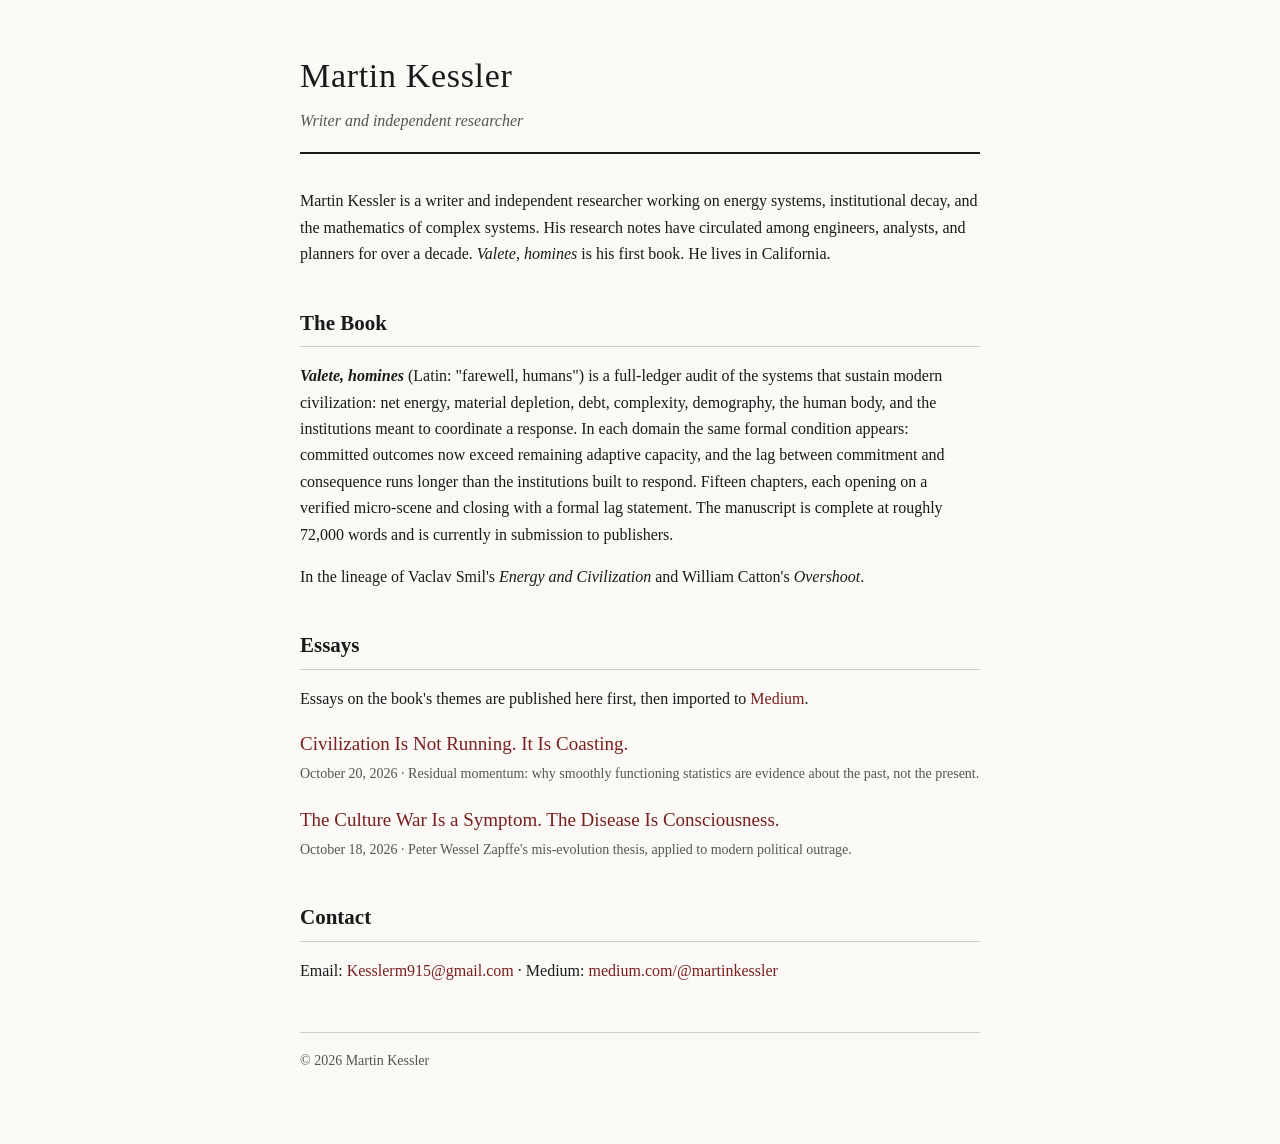
==== index.html @ c8de0511 "Initial author site: homepage, styling, and two essays" ====
<!DOCTYPE html>
<html lang="en">
<head>
<meta charset="utf-8">
<meta name="viewport" content="width=device-width, initial-scale=1">
<title>Martin Kessler — Writer and Independent Researcher</title>
<meta name="description" content="Martin Kessler is a writer and independent researcher working on energy systems, institutional decay, and the mathematics of complex systems. Author of Valete, homines.">
<meta name="author" content="Martin Kessler">
<link rel="stylesheet" href="style.css">
</head>
<body>
<div class="wrap">
<header class="site">
<p class="name">Martin Kessler</p>
<p class="role">Writer and independent researcher</p>
</header>

<p>Martin Kessler is a writer and independent researcher working on energy systems, institutional decay, and the mathematics of complex systems. His research notes have circulated among engineers, analysts, and planners for over a decade. <i>Valete, homines</i> is his first book. He lives in California.</p>

<h2>The Book</h2>
<p><b><i>Valete, homines</i></b> (Latin: "farewell, humans") is a full-ledger audit of the systems that sustain modern civilization: net energy, material depletion, debt, complexity, demography, the human body, and the institutions meant to coordinate a response. In each domain the same formal condition appears: committed outcomes now exceed remaining adaptive capacity, and the lag between commitment and consequence runs longer than the institutions built to respond. Fifteen chapters, each opening on a verified micro-scene and closing with a formal lag statement. The manuscript is complete at roughly 72,000 words and is currently in submission to publishers.</p>
<p>In the lineage of Vaclav Smil's <i>Energy and Civilization</i> and William Catton's <i>Overshoot</i>.</p>

<h2>Essays</h2>
<p>Essays on the book's themes are published here first, then imported to <a href="https://medium.com/@martinkessler">Medium</a>.</p>
<ul class="essay-list">
<li><a class="t" href="essays/civilization-is-not-running-it-is-coasting.html">Civilization Is Not Running. It Is Coasting.</a><br>
<span class="d">October 20, 2026 · Residual momentum: why smoothly functioning statistics are evidence about the past, not the present.</span></li>
<li><a class="t" href="essays/the-culture-war-is-a-symptom.html">The Culture War Is a Symptom. The Disease Is Consciousness.</a><br>
<span class="d">October 18, 2026 · Peter Wessel Zapffe's mis-evolution thesis, applied to modern political outrage.</span></li>
</ul>

<h2>Contact</h2>
<p>Email: <a href="mailto:Kesslerm915@gmail.com">Kesslerm915@gmail.com</a> · Medium: <a href="https://medium.com/@martinkessler">medium.com/@martinkessler</a></p>

<footer class="site">© 2026 Martin Kessler</footer>
</div>
</body>
</html>
---- style.css ----
body{font-family:Georgia,'Times New Roman',serif;background:#faf9f6;color:#1a1a1a;margin:0;line-height:1.65}
.wrap{max-width:680px;margin:0 auto;padding:48px 22px 72px}
header.site{border-bottom:2px solid #1a1a1a;padding-bottom:18px;margin-bottom:34px}
header.site .name{font-size:34px;letter-spacing:.02em;margin:0}
header.site .role{font-style:italic;color:#555;margin:4px 0 0}
h2{font-size:21px;margin:38px 0 10px;border-bottom:1px solid #ccc;padding-bottom:6px}
a{color:#7a1f1f;text-decoration:none}
a:hover{text-decoration:underline}
.essay-list{list-style:none;padding:0}
.essay-list li{margin:0 0 18px}
.essay-list .t{font-size:19px}
.essay-list .d{color:#555;font-size:14px}
article h1{font-size:30px;line-height:1.25;margin:0 0 6px}
.byline{color:#555;font-size:14px;margin-bottom:26px}
footer.site{border-top:1px solid #ccc;margin-top:48px;padding-top:16px;color:#555;font-size:14px}
blockquote{border-left:3px solid #999;margin:0 0 0 4px;padding-left:16px;color:#333}
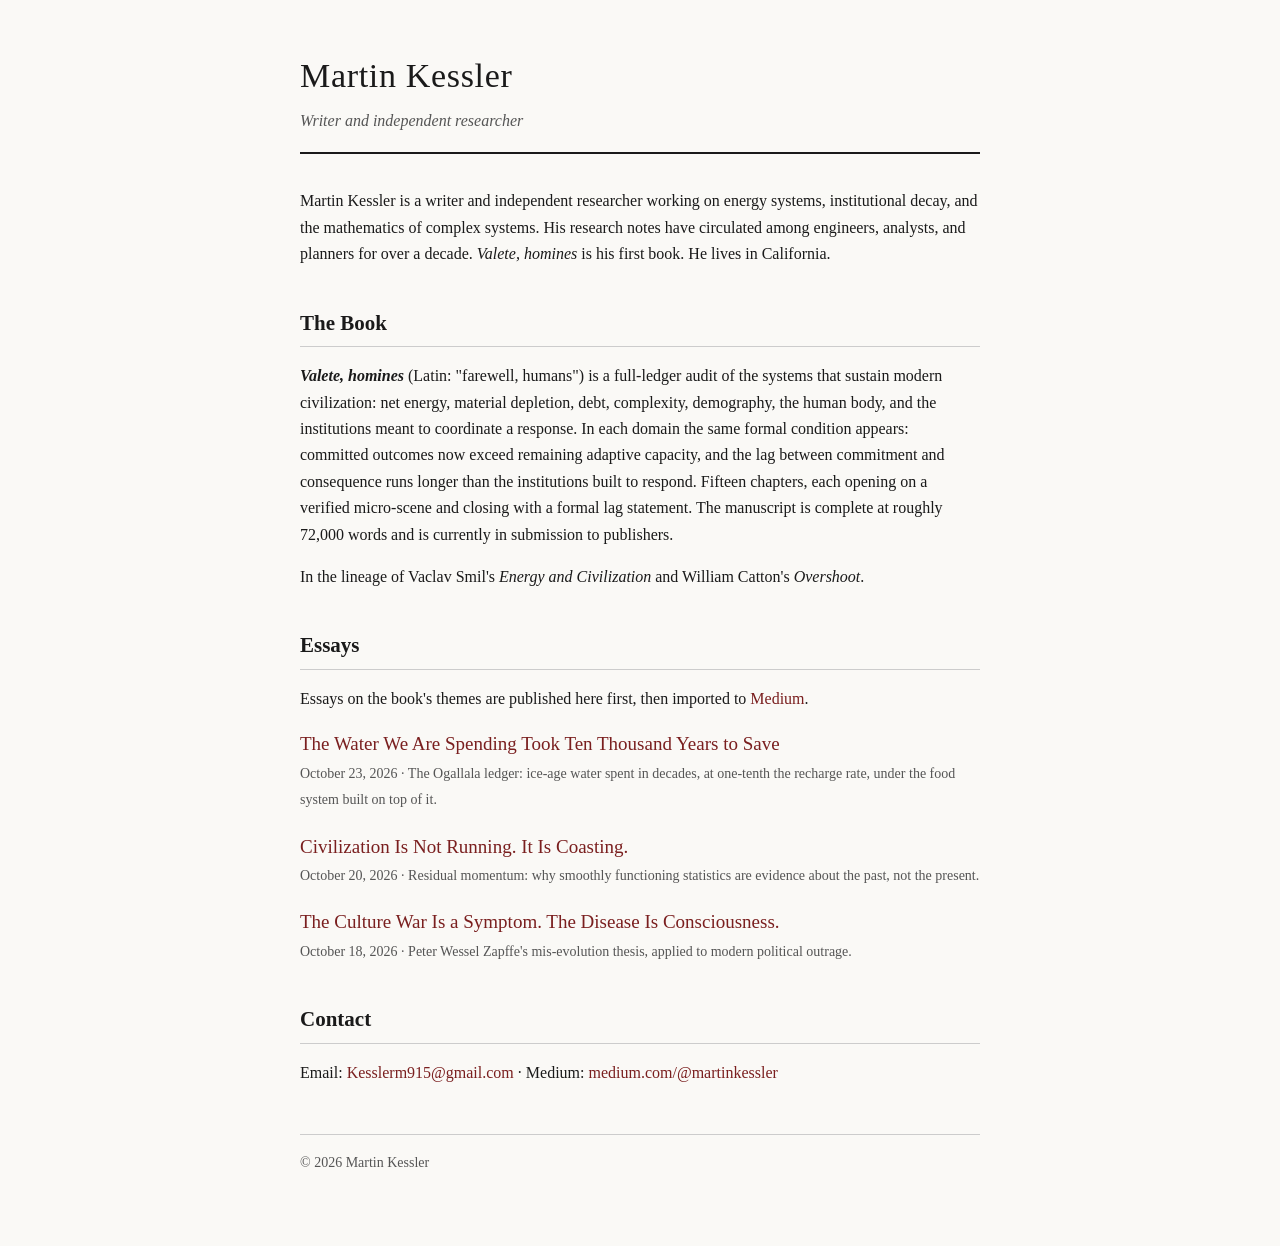
==== commit 0c21905f: "Add essay: The Water We Are Spending Took Ten Thousand Years to Save (Oct 23, 2026)" ====
--- a/index.html
+++ b/index.html
@@ -24,6 +24,8 @@
 <h2>Essays</h2>
 <p>Essays on the book's themes are published here first, then imported to <a href="https://medium.com/@martinkessler">Medium</a>.</p>
 <ul class="essay-list">
+<li><a class="t" href="essays/the-water-we-are-spending.html">The Water We Are Spending Took Ten Thousand Years to Save</a><br>
+<span class="d">October 23, 2026 · The Ogallala ledger: ice-age water spent in decades, at one-tenth the recharge rate, under the food system built on top of it.</span></li>
 <li><a class="t" href="essays/civilization-is-not-running-it-is-coasting.html">Civilization Is Not Running. It Is Coasting.</a><br>
 <span class="d">October 20, 2026 · Residual momentum: why smoothly functioning statistics are evidence about the past, not the present.</span></li>
 <li><a class="t" href="essays/the-culture-war-is-a-symptom.html">The Culture War Is a Symptom. The Disease Is Consciousness.</a><br>
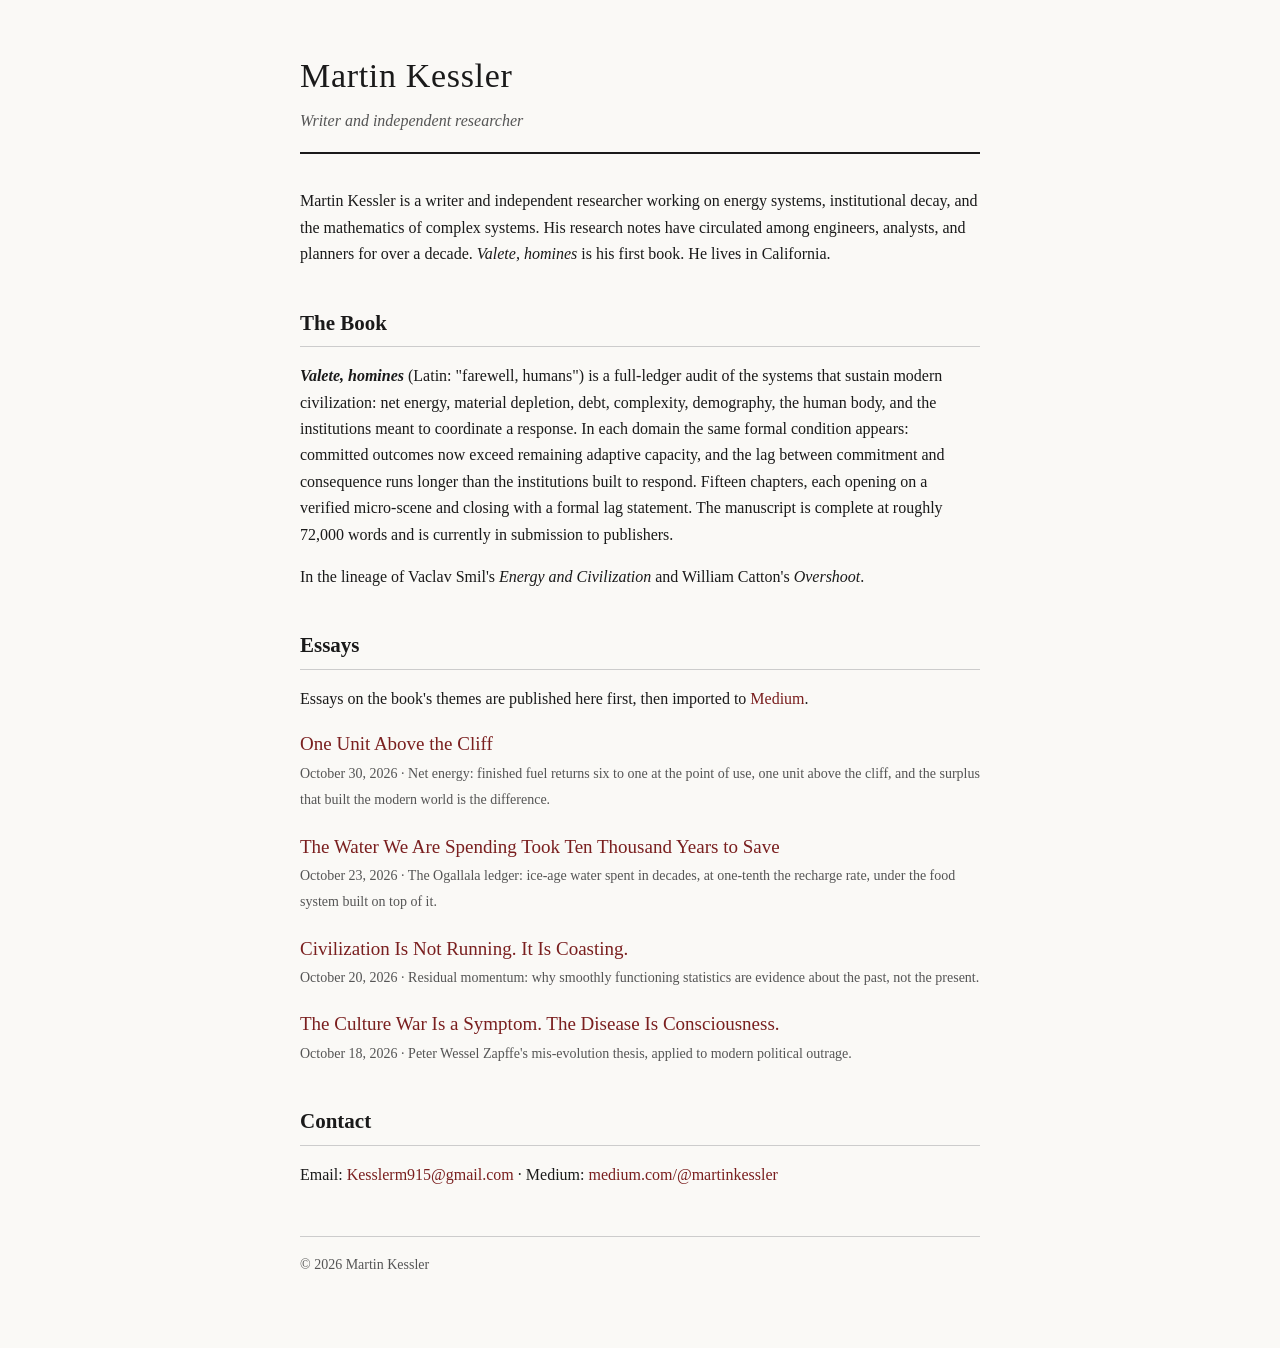
==== commit 4d1d25e8: "Add essay: One Unit Above the Cliff (Oct 30, 2026)" ====
--- a/index.html
+++ b/index.html
@@ -24,6 +24,8 @@
 <h2>Essays</h2>
 <p>Essays on the book's themes are published here first, then imported to <a href="https://medium.com/@martinkessler">Medium</a>.</p>
 <ul class="essay-list">
+<li><a class="t" href="essays/one-unit-above-the-cliff.html">One Unit Above the Cliff</a><br>
+<span class="d">October 30, 2026 · Net energy: finished fuel returns six to one at the point of use, one unit above the cliff, and the surplus that built the modern world is the difference.</span></li>
 <li><a class="t" href="essays/the-water-we-are-spending.html">The Water We Are Spending Took Ten Thousand Years to Save</a><br>
 <span class="d">October 23, 2026 · The Ogallala ledger: ice-age water spent in decades, at one-tenth the recharge rate, under the food system built on top of it.</span></li>
 <li><a class="t" href="essays/civilization-is-not-running-it-is-coasting.html">Civilization Is Not Running. It Is Coasting.</a><br>
